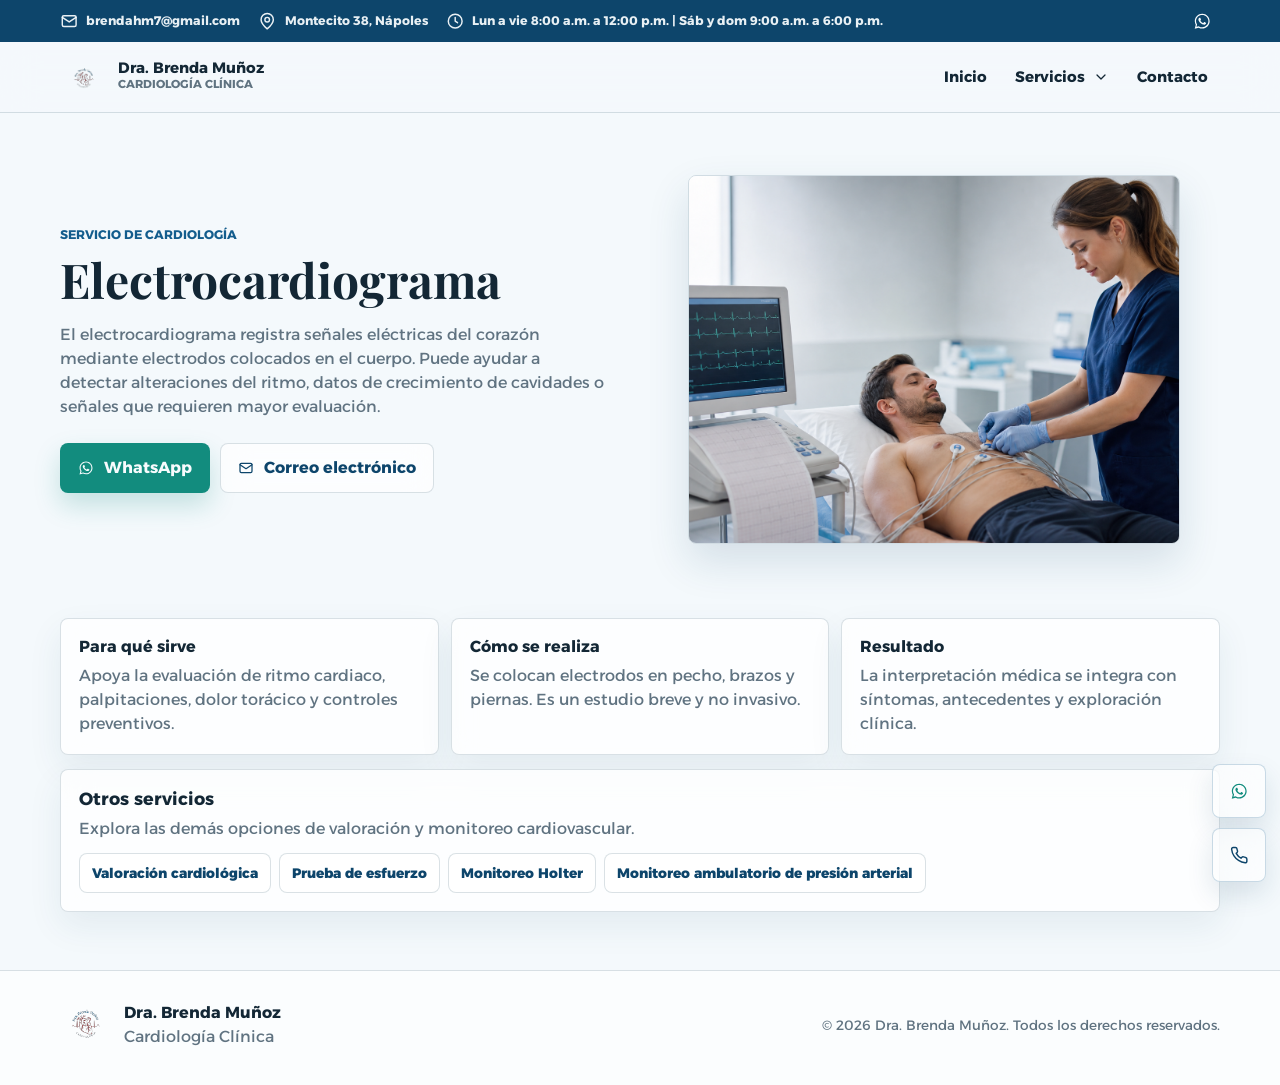
==== servicios/electrocardiograma.html @ 5b12f283 "Creacion de pag 1 version para subida a vercel" ====
<!doctype html>
<html lang="es-MX">
  <head>
    <meta charset="utf-8">
    <meta name="viewport" content="width=device-width, initial-scale=1">
    <title>Electrocardiograma | Dra. Brenda Muñoz</title>
    <meta name="description" content="Información sobre electrocardiograma con la Dra. Brenda Muñoz en Nápoles, Ciudad de México.">
    <meta name="theme-color" content="#f4f9fc">
    <link rel="icon" type="image/svg+xml" href="../Assets/favicon.svg" sizes="any">
    <link rel="preconnect" href="https://fonts.googleapis.com">
    <link rel="preconnect" href="https://fonts.gstatic.com" crossorigin>
    <link href="https://fonts.googleapis.com/css2?family=Alexandria:wght@300;400;500;600;700&family=Playfair+Display:wght@600;700&display=swap" rel="stylesheet">
    <link rel="stylesheet" href="../styles.css">
  </head>
  <body data-page="service" data-service-id="electrocardiograma" data-base-path="..">
    <div id="app"></div>
    <script src="../src/data/site-data.js"></script>
    <script src="../src/utils/links.js"></script>
    <script src="../src/components/icon-sprite.js"></script>
    <script src="../src/components/topbar.js"></script>
    <script src="../src/components/header.js"></script>
    <script src="../src/components/hero.js"></script>
    <script src="../src/components/cardiology-intro.js"></script>
    <script src="../src/components/trust-section.js"></script>
    <script src="../src/components/services-section.js"></script>
    <script src="../src/components/contact-panel.js"></script>
    <script src="../src/components/email-popover.js"></script>
    <script src="../src/components/floating-actions.js"></script>
    <script src="../src/components/footer.js"></script>
    <script src="../src/components/service-page.js"></script>
    <script src="../src/interactions.js"></script>
    <script src="../src/main.js"></script>
  </body>
</html>
---- styles.css ----
@import url("./src/styles/tokens.css");
@import url("./src/styles/base.css");
@import url("./src/styles/header.css");
@import url("./src/styles/hero.css");
@import url("./src/styles/sections.css");
@import url("./src/styles/contact-panel.css");
@import url("./src/styles/service-page.css");
@import url("./src/styles/motion.css");
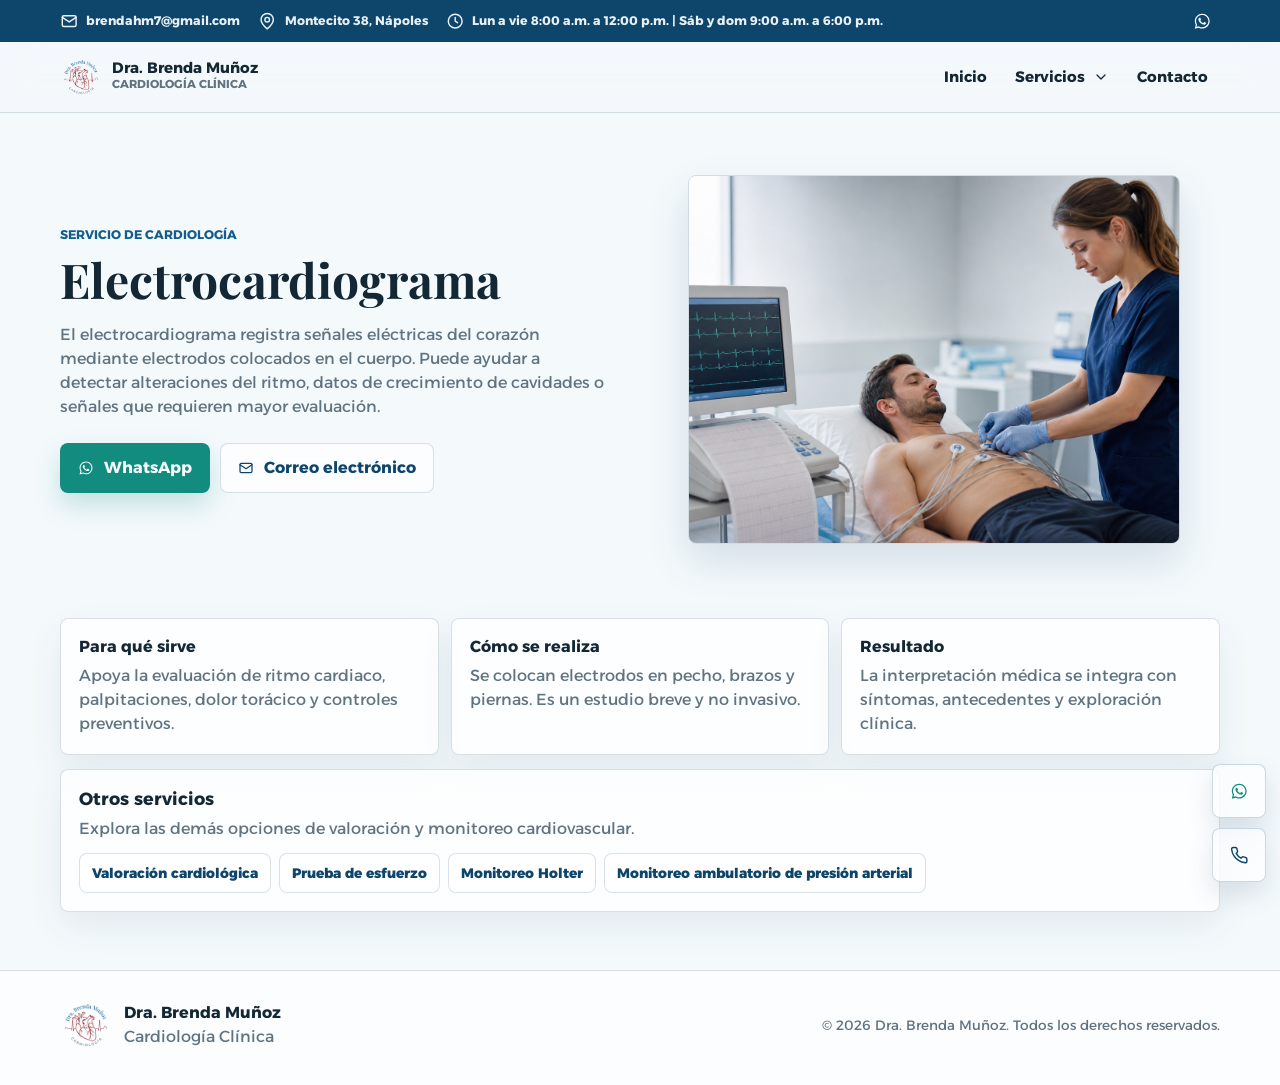
==== commit b25542b2: "Ajuste de imagenes y detalles visuales en web y phone" ====
--- a/servicios/electrocardiograma.html
+++ b/servicios/electrocardiograma.html
@@ -6,7 +6,9 @@
     <title>Electrocardiograma | Dra. Brenda Muñoz</title>
     <meta name="description" content="Información sobre electrocardiograma con la Dra. Brenda Muñoz en Nápoles, Ciudad de México.">
     <meta name="theme-color" content="#f4f9fc">
-    <link rel="icon" type="image/svg+xml" href="../Assets/favicon.svg" sizes="any">
+    <link rel="icon" type="image/svg+xml" href="../Assets/favicon.svg">
+    <link rel="icon" type="image/png" sizes="32x32" href="../Assets/favicon-32.png">
+    <link rel="apple-touch-icon" sizes="180x180" href="../Assets/apple-touch-icon.png">
     <link rel="preconnect" href="https://fonts.googleapis.com">
     <link rel="preconnect" href="https://fonts.gstatic.com" crossorigin>
     <link href="https://fonts.googleapis.com/css2?family=Alexandria:wght@300;400;500;600;700&family=Playfair+Display:wght@600;700&display=swap" rel="stylesheet">
